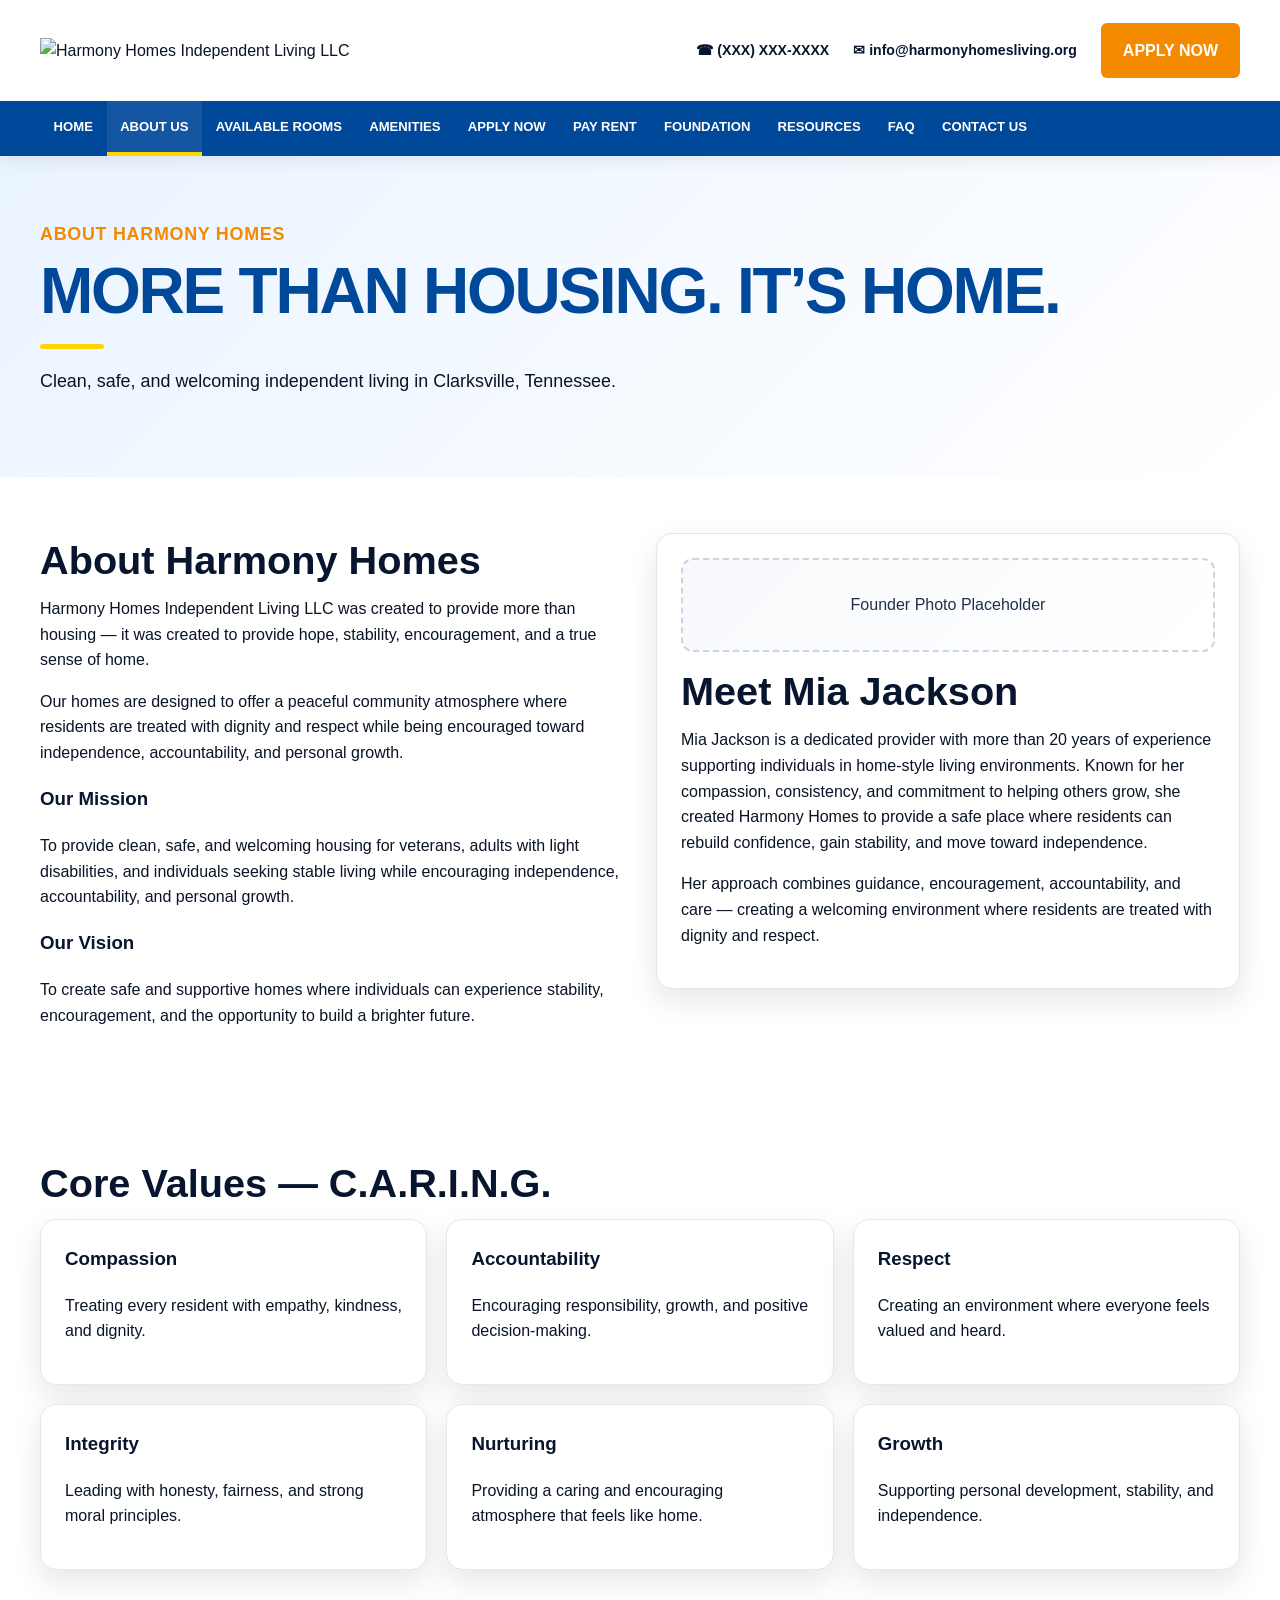
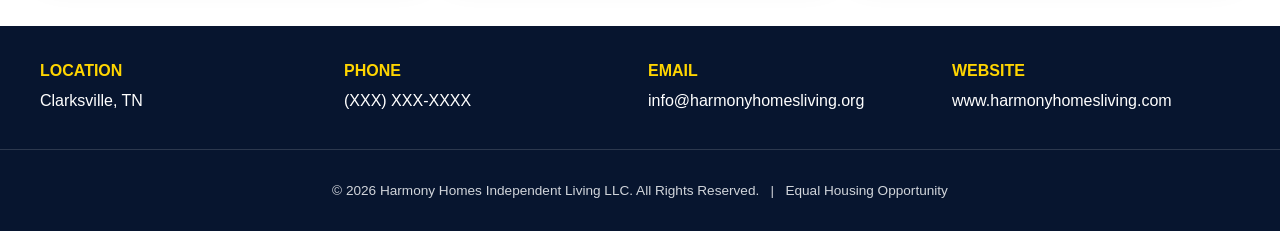
==== harmony_homes_site/about.html @ 45af123e "Replace public phone number with placeholder" ====
<!DOCTYPE html>
<html lang="en">
<head>
  <meta charset="UTF-8" />
  <meta name="viewport" content="width=device-width, initial-scale=1.0" />
  <title>About Us | Harmony Homes Independent Living LLC</title>
  <meta name="description" content="Clean, safe, welcoming independent living housing in Clarksville, TN for veterans, SSI/SSDI recipients, reentry individuals, and adults seeking stable housing." />
  <link rel="stylesheet" href="styles.css" />
  <script defer src="script.js"></script>
</head>
<body class="">
  <a class="skip-link" href="#main">Skip to content</a>

  <header class="site-header">
    <div class="topbar container">
      <a class="logo-wrap" href="index.html" aria-label="Harmony Homes home">
        <img src="assets/main-logo.png" alt="Harmony Homes Independent Living LLC" class="logo" />
      </a>
      <div class="header-actions">
        <span class="header-contact">☎ (XXX) XXX-XXXX</span>
        <a href="mailto:info@harmonyhomesliving.org" class="header-contact">✉ info@harmonyhomesliving.org</a>
        <a href="apply.html" class="btn btn-orange">Apply Now</a>
      </div>
      <button class="menu-toggle" aria-label="Open menu">☰</button>
    </div>
    <nav class="main-nav" aria-label="Main navigation">
      <div class="container nav-inner">
        <a class="" href="index.html">Home</a>
<a class="active" href="about.html">About Us</a>
<a class="" href="rooms.html">Available Rooms</a>
<a class="" href="amenities.html">Amenities</a>
<a class="" href="apply.html">Apply Now</a>
<a class="" href="pay-rent.html">Pay Rent</a>
<a class="" href="foundation.html">Foundation</a>
<a class="" href="resources.html">Resources</a>
<a class="" href="faq.html">FAQ</a>
<a class="" href="contact.html">Contact Us</a>
      </div>
    </nav>
  </header>

  <main id="main">
    
<section class="page-hero small">
  <div class="container">
    <p class="eyebrow">About Harmony Homes</p>
    <h1>More Than Housing. It’s Home.</h1>
    <p>Clean, safe, and welcoming independent living in Clarksville, Tennessee.</p>
  </div>
</section>

<section class="content container two-col">
  <div>
    <h2>About Harmony Homes</h2>
    <p>Harmony Homes Independent Living LLC was created to provide more than housing — it was created to provide hope, stability, encouragement, and a true sense of home.</p>
    <p>Our homes are designed to offer a peaceful community atmosphere where residents are treated with dignity and respect while being encouraged toward independence, accountability, and personal growth.</p>
    <h3>Our Mission</h3>
    <p>To provide clean, safe, and welcoming housing for veterans, adults with light disabilities, and individuals seeking stable living while encouraging independence, accountability, and personal growth.</p>
    <h3>Our Vision</h3>
    <p>To create safe and supportive homes where individuals can experience stability, encouragement, and the opportunity to build a brighter future.</p>
  </div>
  <div class="card founder-card">
    <div class="placeholder-img">Founder Photo Placeholder</div>
    <h2>Meet Mia Jackson</h2>
    <p>Mia Jackson is a dedicated provider with more than 20 years of experience supporting individuals in home-style living environments. Known for her compassion, consistency, and commitment to helping others grow, she created Harmony Homes to provide a safe place where residents can rebuild confidence, gain stability, and move toward independence.</p>
    <p>Her approach combines guidance, encouragement, accountability, and care — creating a welcoming environment where residents are treated with dignity and respect.</p>
  </div>
</section>

<section class="content container">
  <h2>Core Values — C.A.R.I.N.G.</h2>
  <div class="grid-3">
    <article class="card"><h3>Compassion</h3><p>Treating every resident with empathy, kindness, and dignity.</p></article>
    <article class="card"><h3>Accountability</h3><p>Encouraging responsibility, growth, and positive decision-making.</p></article>
    <article class="card"><h3>Respect</h3><p>Creating an environment where everyone feels valued and heard.</p></article>
    <article class="card"><h3>Integrity</h3><p>Leading with honesty, fairness, and strong moral principles.</p></article>
    <article class="card"><h3>Nurturing</h3><p>Providing a caring and encouraging atmosphere that feels like home.</p></article>
    <article class="card"><h3>Growth</h3><p>Supporting personal development, stability, and independence.</p></article>
  </div>
</section>

  </main>

  <footer class="site-footer">
    <div class="container footer-grid">
      <div>
        <strong>Location</strong>
        <p>Clarksville, TN</p>
      </div>
      <div>
        <strong>Phone</strong>
        <p><span>(XXX) XXX-XXXX</span></p>
      </div>
      <div>
        <strong>Email</strong>
        <p><a href="mailto:info@harmonyhomesliving.org">info@harmonyhomesliving.org</a></p>
      </div>
      <div>
        <strong>Website</strong>
        <p>www.harmonyhomesliving.com</p>
      </div>
    </div>
    <div class="footer-bottom">
      <p>© 2026 Harmony Homes Independent Living LLC. All Rights Reserved. &nbsp; | &nbsp; Equal Housing Opportunity</p>
    </div>
  </footer>
</body>
</html>
---- harmony_homes_site/styles.css ----
:root{
  --blue:#00489A;
  --green:#15920F;
  --yellow:#FFD500;
  --orange:#F58A00;
  --black:#07152F;
  --white:#ffffff;
  --soft:#F7F9FC;
  --soft-blue:#EAF4FF;
  --text:#091426;
  --muted:#20304A;
  --border:#E5E7EB;
  --shadow:0 12px 30px rgba(17,24,39,.10);
}

*{box-sizing:border-box}
html{scroll-behavior:smooth}
body{
  margin:0;
  font-family: Arial, Helvetica, sans-serif;
  color:var(--text);
  background:var(--white);
  line-height:1.6;
}
a{color:inherit;text-decoration:none}
img{max-width:100%;display:block}
.container{width:min(1200px,94%);margin:0 auto}
.skip-link{position:absolute;left:-999px;top:auto}
.skip-link:focus{left:1rem;top:1rem;background:var(--black);color:white;padding:.75rem;z-index:999}

.site-header{background:white;box-shadow:0 4px 16px rgba(0,0,0,.08);position:sticky;top:0;z-index:50}
.topbar{display:flex;align-items:center;justify-content:space-between;gap:1.25rem;padding:1.45rem 0}
.logo{width:315px;max-width:100%}
.header-actions{display:flex;align-items:center;gap:1.5rem;flex-wrap:wrap}
.header-contact{font-weight:700;color:var(--black);font-size:.88rem}
.header-contact span{color:var(--blue);font-size:1.1rem;margin-right:.45rem}
.menu-toggle{display:none;background:var(--blue);color:white;border:0;border-radius:8px;font-size:1.6rem;padding:.4rem .7rem}
.main-nav{
    background:var(--blue);
    color:white;
}

.nav-inner{
    display:flex;
    align-items:center;
    justify-content:flex-start;
    gap:0;
    overflow:visible;
    flex-wrap:nowrap;
}

.main-nav a{
    padding:.95rem .85rem;
    font-weight:800;
    text-transform:uppercase;
    font-size:.82rem;
    white-space:nowrap;
    border-bottom:4px solid transparent;
}

.main-nav a.active,
.main-nav a:hover{
    border-bottom-color:var(--yellow);
    background:rgba(255,255,255,.08);
}

.btn{
  display:inline-flex;align-items:center;justify-content:center;gap:.5rem;
  padding:.78rem 1.25rem;border-radius:6px;font-weight:900;text-transform:uppercase;
  border:2px solid transparent;box-shadow:none;transition:.2s ease;cursor:pointer
}
.btn:hover{transform:translateY(-1px);box-shadow:var(--shadow)}
.btn-blue{background:var(--blue);color:white}
.btn-orange{background:var(--orange);color:white}
.btn-outline{border-color:var(--green);color:var(--green);background:white}
.button-row{display:flex;gap:1rem;flex-wrap:wrap;margin-top:1.6rem}

.hero{display:grid;grid-template-columns:39% 61%;min-height:565px;background:white;overflow:hidden}
.hero-copy{padding:4.8rem 0 4rem max(3.4vw,2rem);align-self:center;z-index:1}
.eyebrow{font-weight:900;text-transform:uppercase;letter-spacing:.04em;color:var(--orange);margin:0 0 .6rem}
.green-text{color:var(--green)}
.hero h1,.page-hero h1{font-size:clamp(3rem,5.7vw,4.6rem);line-height:1.03;margin:.35rem 0 1rem;color:var(--blue);text-transform:uppercase;letter-spacing:-.035em;font-weight:900}
.hero h1::after,.welcome-copy h2::after,.page-hero h1::after{
  content:"";display:block;width:64px;height:5px;background:var(--yellow);margin:1.2rem 0 0;border-radius:99px
}
.lead{font-size:1.1rem;max-width:395px;color:#07152f}
.hero-image{background:linear-gradient(90deg,#fff 0%,rgba(255,255,255,.72) 2%,rgba(255,255,255,0) 15%),url("assets/house.jpg") center/cover no-repeat;min-height:565px}

.values-strip{
  display:grid;
  grid-template-columns:repeat(4,1fr);
  gap:0;
  padding:2.25rem 0 3rem;
}

.values-strip article {
  text-align: center;
  border-right: 1px solid var(--border);
  padding: 0 2rem;
}
.values-strip article:last-child{border-right:0}

.values-strip .icon {
  margin: 0 auto 0.9rem;
}

.values-strip h3 {
  margin: 0 0 0.5rem;
  text-transform: uppercase;
  font-size: 1rem;
  color: var(--black);
}

.values-strip p {
  margin: 0 auto;
  color: var(--black);
  font-size: 0.97rem;
  max-width: 180px;
}
.icon{width:70px;height:70px;border-radius:50%;display:inline-flex;align-items:center;justify-content:center;color:white;font-weight:900;font-size:2.15rem;flex:0 0 70px;box-shadow:0 8px 20px rgba(0,0,0,.12)}
.icon.blue{background:var(--blue)}
.icon.green{background:var(--green)}
.icon.yellow{background:var(--yellow);color:var(--black)}
.icon.orange{background:var(--orange)}

.welcome-section{display:grid;grid-template-columns:35.5% 23% 41.5%;background:white;align-items:stretch}
.welcome-section img{width:100%;height:100%;min-height:390px;object-fit:cover}
.welcome-copy{padding:2rem 2.1rem 1.8rem;background:white;align-self:center}
.welcome-copy h2{color:var(--blue)}
.welcome-copy p{font-size:.92rem;line-height:1.45}
.mini-callout{display:flex;gap:.75rem;align-items:flex-start;color:var(--blue);font-weight:800;margin-top:1.1rem}
.mini-callout span{font-size:1.8rem;line-height:1}
.mini-callout p{margin:0;color:var(--blue)}
h2{font-size:clamp(1.8rem,3.1vw,2.8rem);line-height:1.02;margin:.4rem 0 1rem;color:var(--black)}
h3{color:var(--black)}
.amenity-preview{padding:1.7rem 0 1.5rem;background:white;text-align:center}
.amenity-preview h2{font-size:1.55rem;text-transform:uppercase;color:var(--blue);letter-spacing:.01em}
.amenity-icons{display:grid;grid-template-columns:repeat(6,1fr);gap:1rem;margin-top:.95rem}
.amenity-card{min-height:205px;border:1px solid var(--border);border-radius:9px;padding:1.35rem 1rem 1.15rem;background:white;box-shadow:0 8px 20px rgba(17,24,39,.04)}
.amenity-svg{
  display:block;
  width:64px;
  height:64px;
  margin:0 auto .7rem;
  fill:none;
  stroke:currentColor;
  stroke-width:3;
  stroke-linecap:round;
  stroke-linejoin:round;
}
.amenity-card h3{margin:.25rem 0 .55rem;text-transform:uppercase;font-size:.78rem;color:var(--black)}
.amenity-card p{margin:0 auto;font-size:.86rem;line-height:1.45;color:var(--black)}
.amenity-card.blue{color:var(--blue)}
.amenity-card.green{color:var(--green)}
.amenity-card.yellow{color:#e3b900}
.amenity-card.orange{color:var(--orange)}
.cta-band{background:white;color:var(--blue);padding:1.1rem 0 1.5rem}
.cta-inner{display:grid;grid-template-columns:auto 1fr auto;align-items:center;gap:1.6rem;background:linear-gradient(90deg,#e9f4ff,#f7fbff);border-radius:9px;padding:1.2rem 2rem}
.cta-icon{font-size:3.7rem;line-height:1;color:var(--blue)}
.cta-band p{margin:0;font-size:1.05rem;line-height:1.35}
.cta-band .btn{min-width:220px}

.page-hero{background:linear-gradient(135deg,var(--soft-blue),#fff);padding:4rem 0}
.page-hero.small h1{font-size:clamp(2.4rem,5vw,4rem)}
.page-hero p{max-width:760px;font-size:1.12rem}
.content{padding:3.5rem 0}
.two-col{display:grid;grid-template-columns:1fr 1fr;gap:2rem;align-items:start}
.grid-3{display:grid;grid-template-columns:repeat(3,1fr);gap:1.2rem}
.card,.room-card{background:white;border:1px solid var(--border);border-radius:16px;padding:1.5rem;box-shadow:var(--shadow)}
.card h3,.card h2{margin-top:0}
.placeholder-img,.placeholder-form{background:linear-gradient(135deg,var(--soft),#fff);border:2px dashed #cbd5e1;border-radius:12px;padding:2rem;text-align:center;color:var(--muted);margin-bottom:1.2rem}
.notice{background:#fff8db;border-left:6px solid var(--yellow);padding:1rem;border-radius:8px;margin-bottom:1.5rem;font-weight:700}
.room-grid{display:grid;gap:1.5rem}
.room-card{display:grid;grid-template-columns:38% 1fr;gap:1.5rem}
.room-card img{height:100%;min-height:260px;object-fit:cover;border-radius:12px}
.status{display:inline-block;background:var(--soft-blue);color:var(--blue);font-weight:900;padding:.35rem .7rem;border-radius:999px}
.status.available{background:#e8f8ed;color:var(--green)}
.faq-list details{border:1px solid var(--border);border-radius:12px;padding:1rem 1.2rem;margin-bottom:.8rem;background:white}
.faq-list summary{font-weight:900;cursor:pointer;color:var(--black)}
.contact-form label{display:block;font-weight:800;margin-bottom:1rem}
input,textarea{width:100%;padding:.9rem;border:1px solid #cbd5e1;border-radius:8px;font:inherit;margin-top:.4rem}
.fine-print{font-size:.85rem;color:var(--muted)}
.site-footer{background:var(--black);color:white}
.footer-grid{display:grid;grid-template-columns:repeat(4,1fr);gap:1rem;padding:2rem 0}
.footer-grid strong{color:var(--yellow);text-transform:uppercase}
.footer-grid p{margin:.25rem 0}
.footer-bottom{border-top:1px solid rgba(255,255,255,.15);text-align:center;padding:1rem;font-size:.85rem;color:#d1d5db}

@media (max-width:900px){
  .header-actions .header-contact{display:none}
  .menu-toggle{display:block}
  .main-nav{display:none}
  .main-nav.open{display:block}
  .nav-inner{flex-direction:column;align-items:stretch}
  .main-nav a{display:block}
  .hero{grid-template-columns:1fr}
  .hero-copy{padding:3rem 1.5rem}
  .hero-image{min-height:320px}
  .values-strip,.amenity-icons,.grid-3,.footer-grid{grid-template-columns:1fr 1fr}
  .welcome-section,.two-col,.room-card{grid-template-columns:1fr}
  .welcome-section img{min-height:300px}
  .cta-inner{grid-template-columns:1fr;text-align:left}
}
@media (max-width:600px){
  .topbar{align-items:flex-start}
  .logo{width:220px}
  .values-strip,.amenity-icons,.grid-3,.footer-grid{grid-template-columns:1fr}
  .values-strip article{border-right:0;border-bottom:1px solid var(--border);padding-bottom:1rem}
  .values-strip article:last-child{border-bottom:0}
  .cta-inner{flex-direction:column;align-items:flex-start}
  .hero h1{font-size:3rem}
}
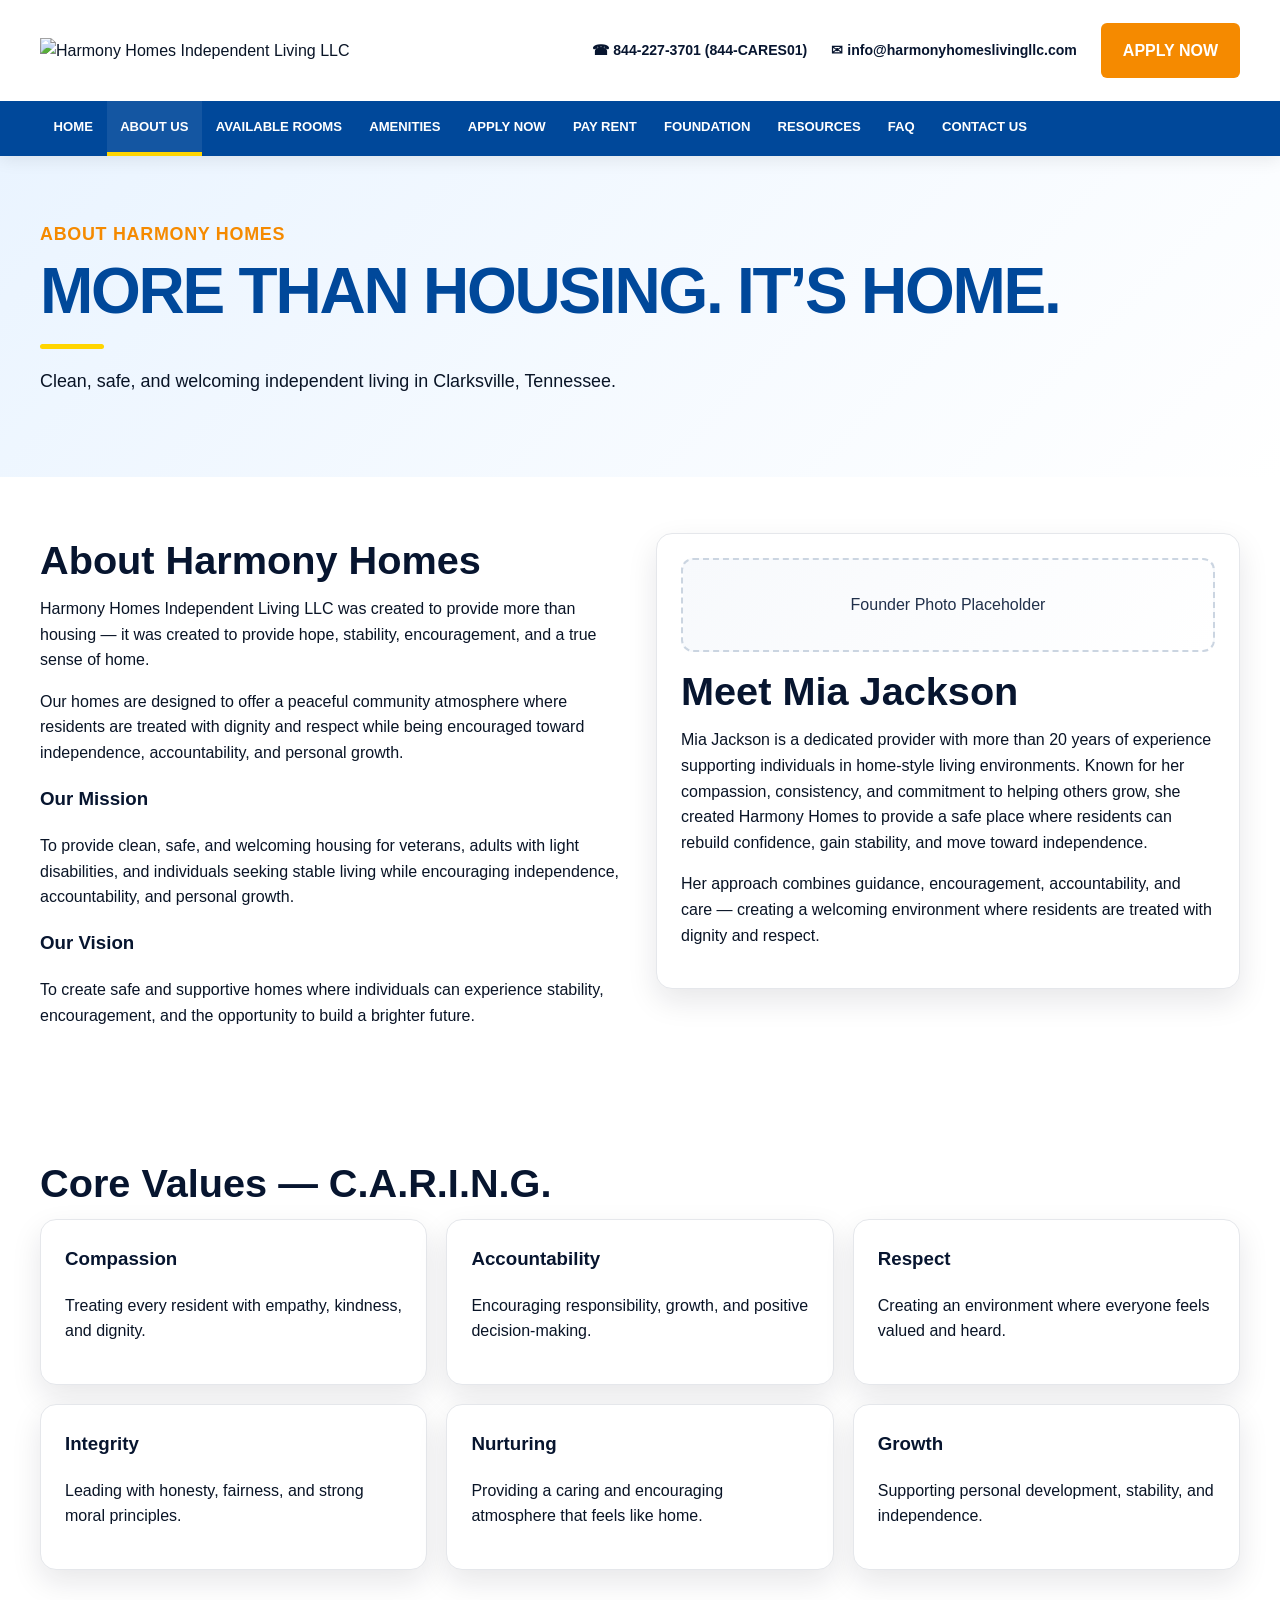
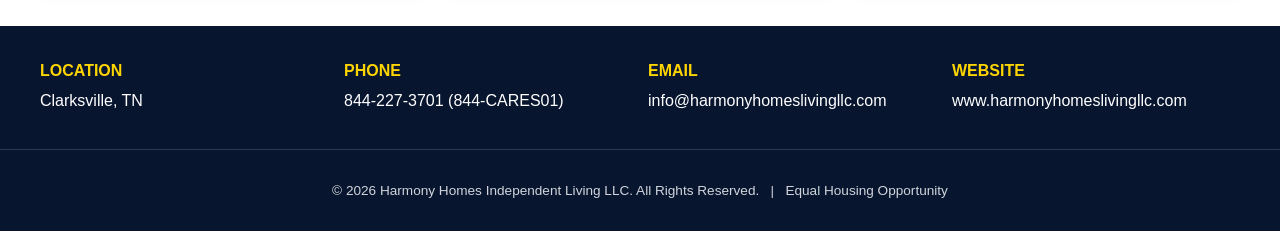
==== commit 743e6fc3: "Update Harmony Homes contact information" ====
--- a/harmony_homes_site/about.html
+++ b/harmony_homes_site/about.html
@@ -17,8 +17,8 @@
         <img src="assets/main-logo.png" alt="Harmony Homes Independent Living LLC" class="logo" />
       </a>
       <div class="header-actions">
-        <span class="header-contact">☎ (XXX) XXX-XXXX</span>
-        <a href="mailto:info@harmonyhomesliving.org" class="header-contact">✉ info@harmonyhomesliving.org</a>
+        <a href="tel:+18442273701" class="header-contact">☎ 844-227-3701 (844-CARES01)</a>
+        <a href="mailto:info@harmonyhomeslivingllc.com" class="header-contact">✉ info@harmonyhomeslivingllc.com</a>
         <a href="apply.html" class="btn btn-orange">Apply Now</a>
       </div>
       <button class="menu-toggle" aria-label="Open menu">☰</button>
@@ -89,15 +89,15 @@
       </div>
       <div>
         <strong>Phone</strong>
-        <p><span>(XXX) XXX-XXXX</span></p>
+        <p><a href="tel:+18442273701">844-227-3701 (844-CARES01)</a></p>
       </div>
       <div>
         <strong>Email</strong>
-        <p><a href="mailto:info@harmonyhomesliving.org">info@harmonyhomesliving.org</a></p>
+        <p><a href="mailto:info@harmonyhomeslivingllc.com">info@harmonyhomeslivingllc.com</a></p>
       </div>
       <div>
         <strong>Website</strong>
-        <p>www.harmonyhomesliving.com</p>
+        <p><a href="https://www.harmonyhomeslivingllc.com">www.harmonyhomeslivingllc.com</a></p>
       </div>
     </div>
     <div class="footer-bottom">
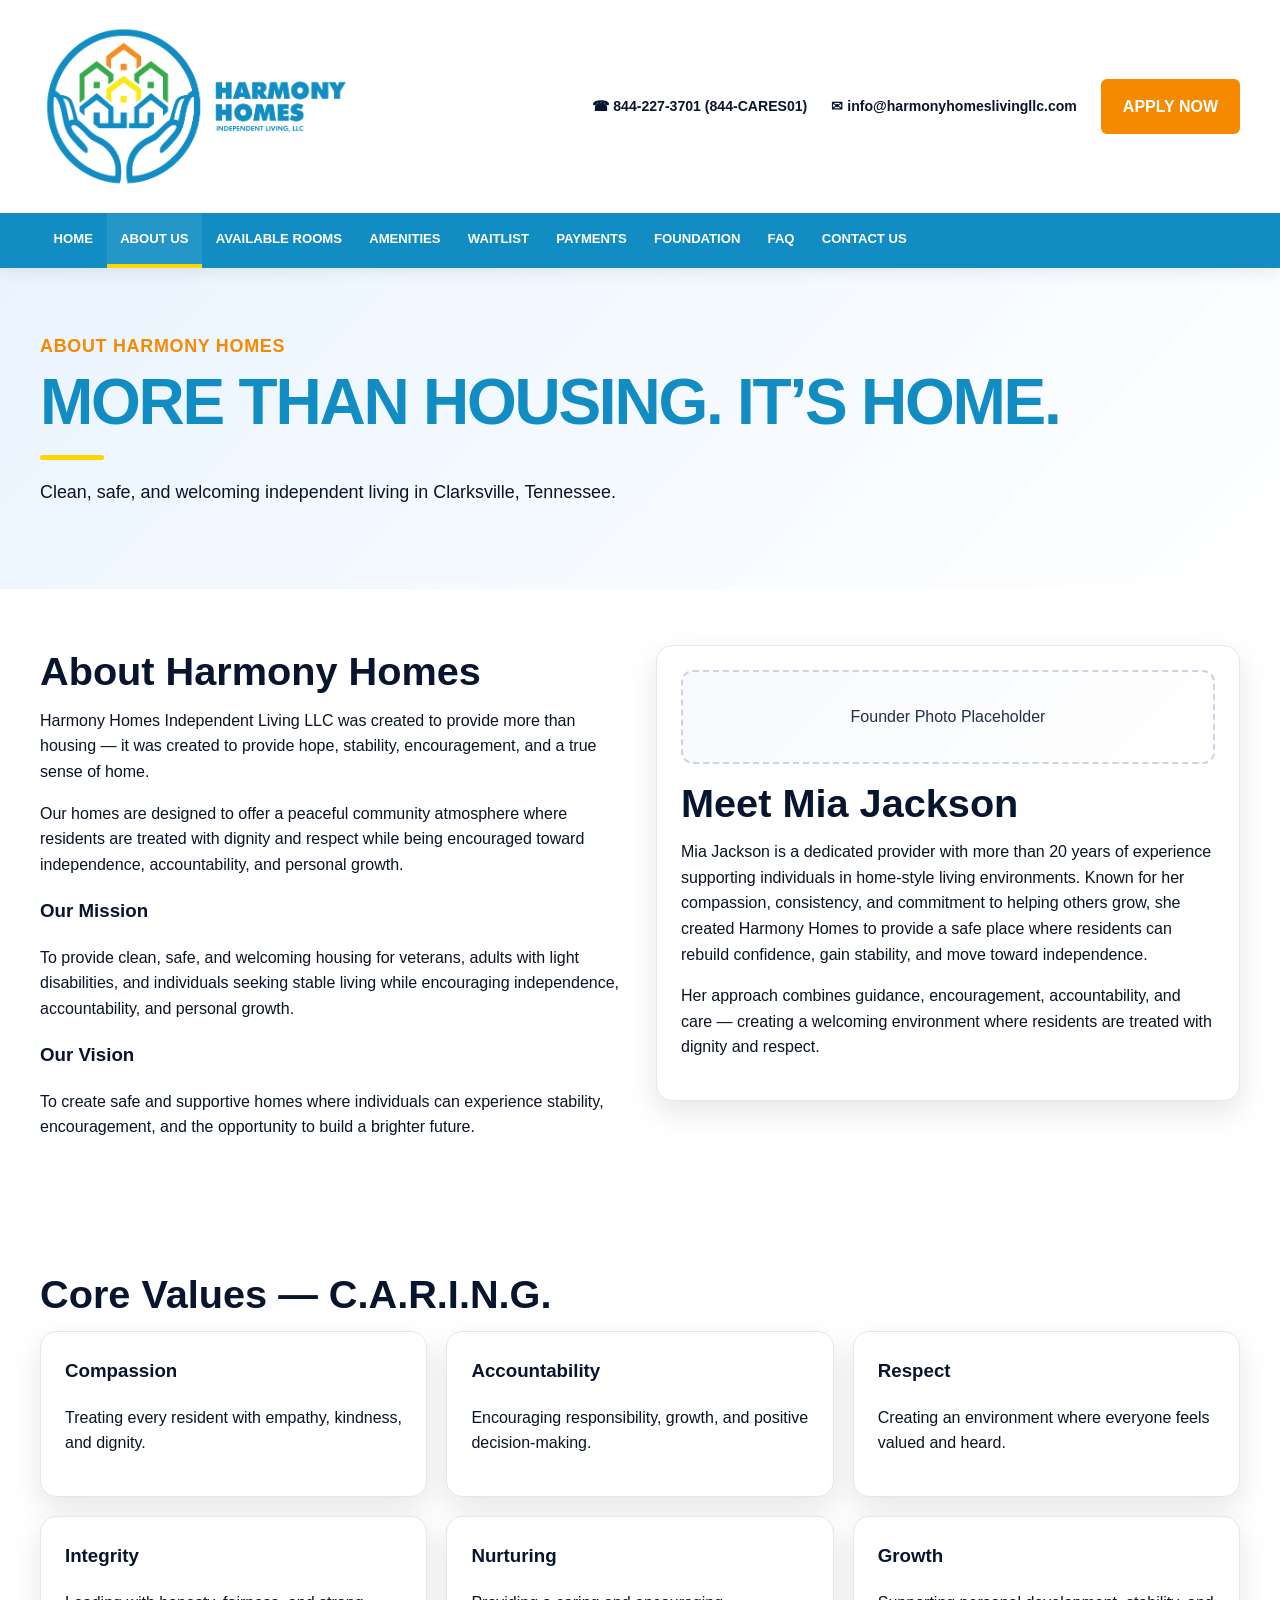
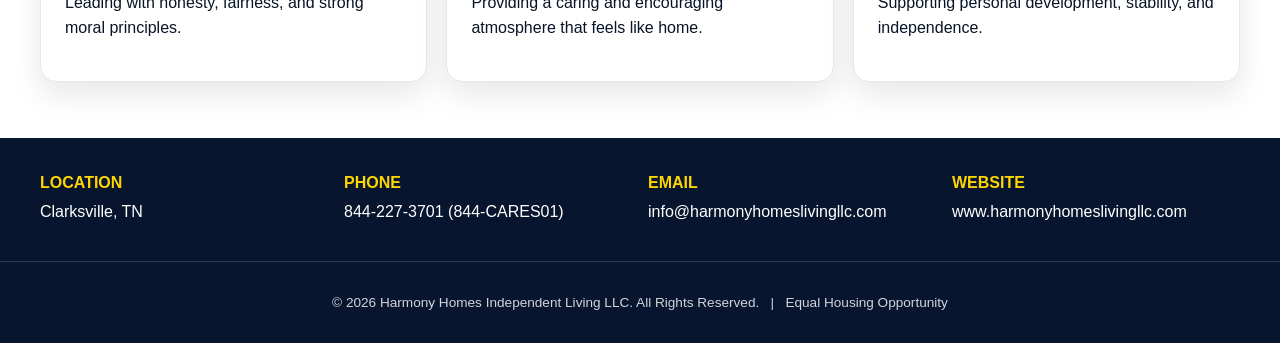
==== commit 47f2dba1: "Refresh site branding and navigation" ====
--- a/harmony_homes_site/about.html
+++ b/harmony_homes_site/about.html
@@ -29,10 +29,9 @@
 <a class="active" href="about.html">About Us</a>
 <a class="" href="rooms.html">Available Rooms</a>
 <a class="" href="amenities.html">Amenities</a>
-<a class="" href="apply.html">Apply Now</a>
-<a class="" href="pay-rent.html">Pay Rent</a>
+<a class="" href="apply.html">Waitlist</a>
+<a class="" href="pay-rent.html">Payments</a>
 <a class="" href="foundation.html">Foundation</a>
-<a class="" href="resources.html">Resources</a>
 <a class="" href="faq.html">FAQ</a>
 <a class="" href="contact.html">Contact Us</a>
       </div>
--- a/harmony_homes_site/styles.css
+++ b/harmony_homes_site/styles.css
@@ -1,6 +1,6 @@
 
 :root{
-  --blue:#00489A;
+  --blue:#128DC3;
   --green:#15920F;
   --yellow:#FFD500;
   --orange:#F58A00;
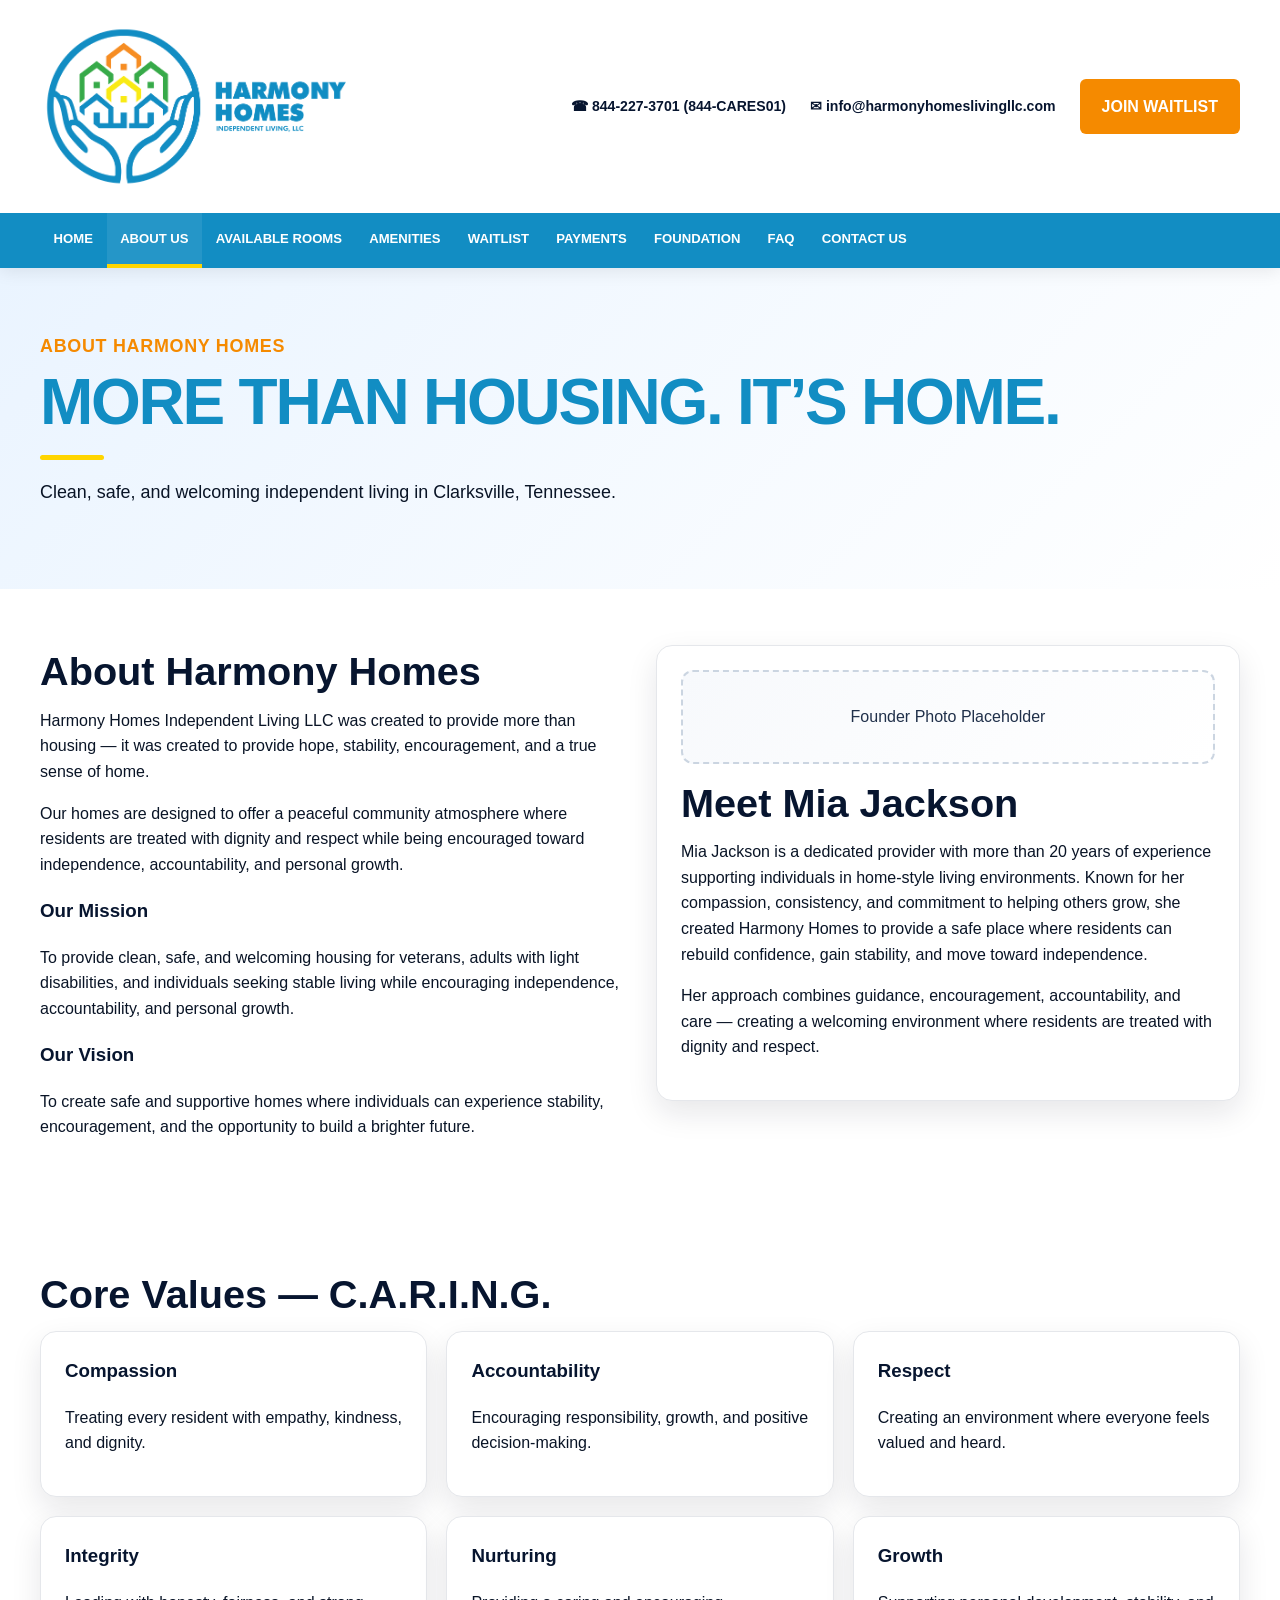
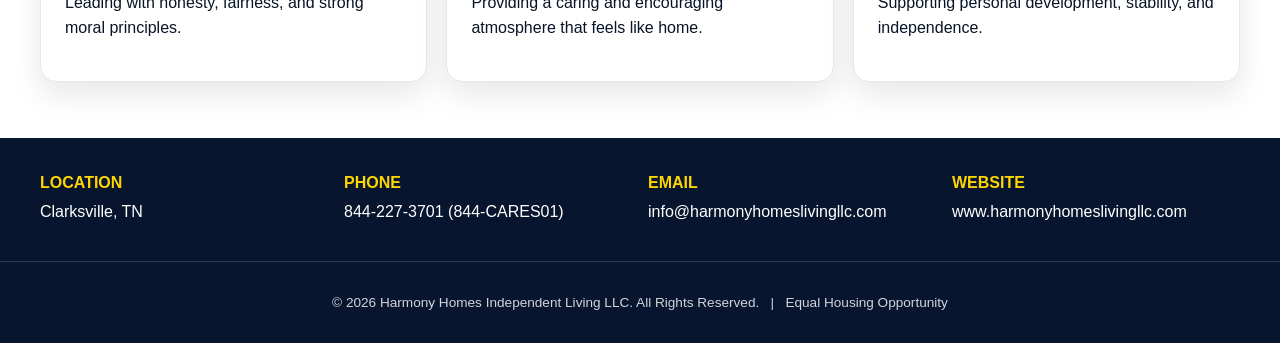
==== commit 58ca496f: "Update site calls to action for waitlist" ====
--- a/harmony_homes_site/about.html
+++ b/harmony_homes_site/about.html
@@ -19,7 +19,7 @@
       <div class="header-actions">
         <a href="tel:+18442273701" class="header-contact">☎ 844-227-3701 (844-CARES01)</a>
         <a href="mailto:info@harmonyhomeslivingllc.com" class="header-contact">✉ info@harmonyhomeslivingllc.com</a>
-        <a href="apply.html" class="btn btn-orange">Apply Now</a>
+        <a href="apply.html" class="btn btn-orange">JOIN WAITLIST</a>
       </div>
       <button class="menu-toggle" aria-label="Open menu">☰</button>
     </div>
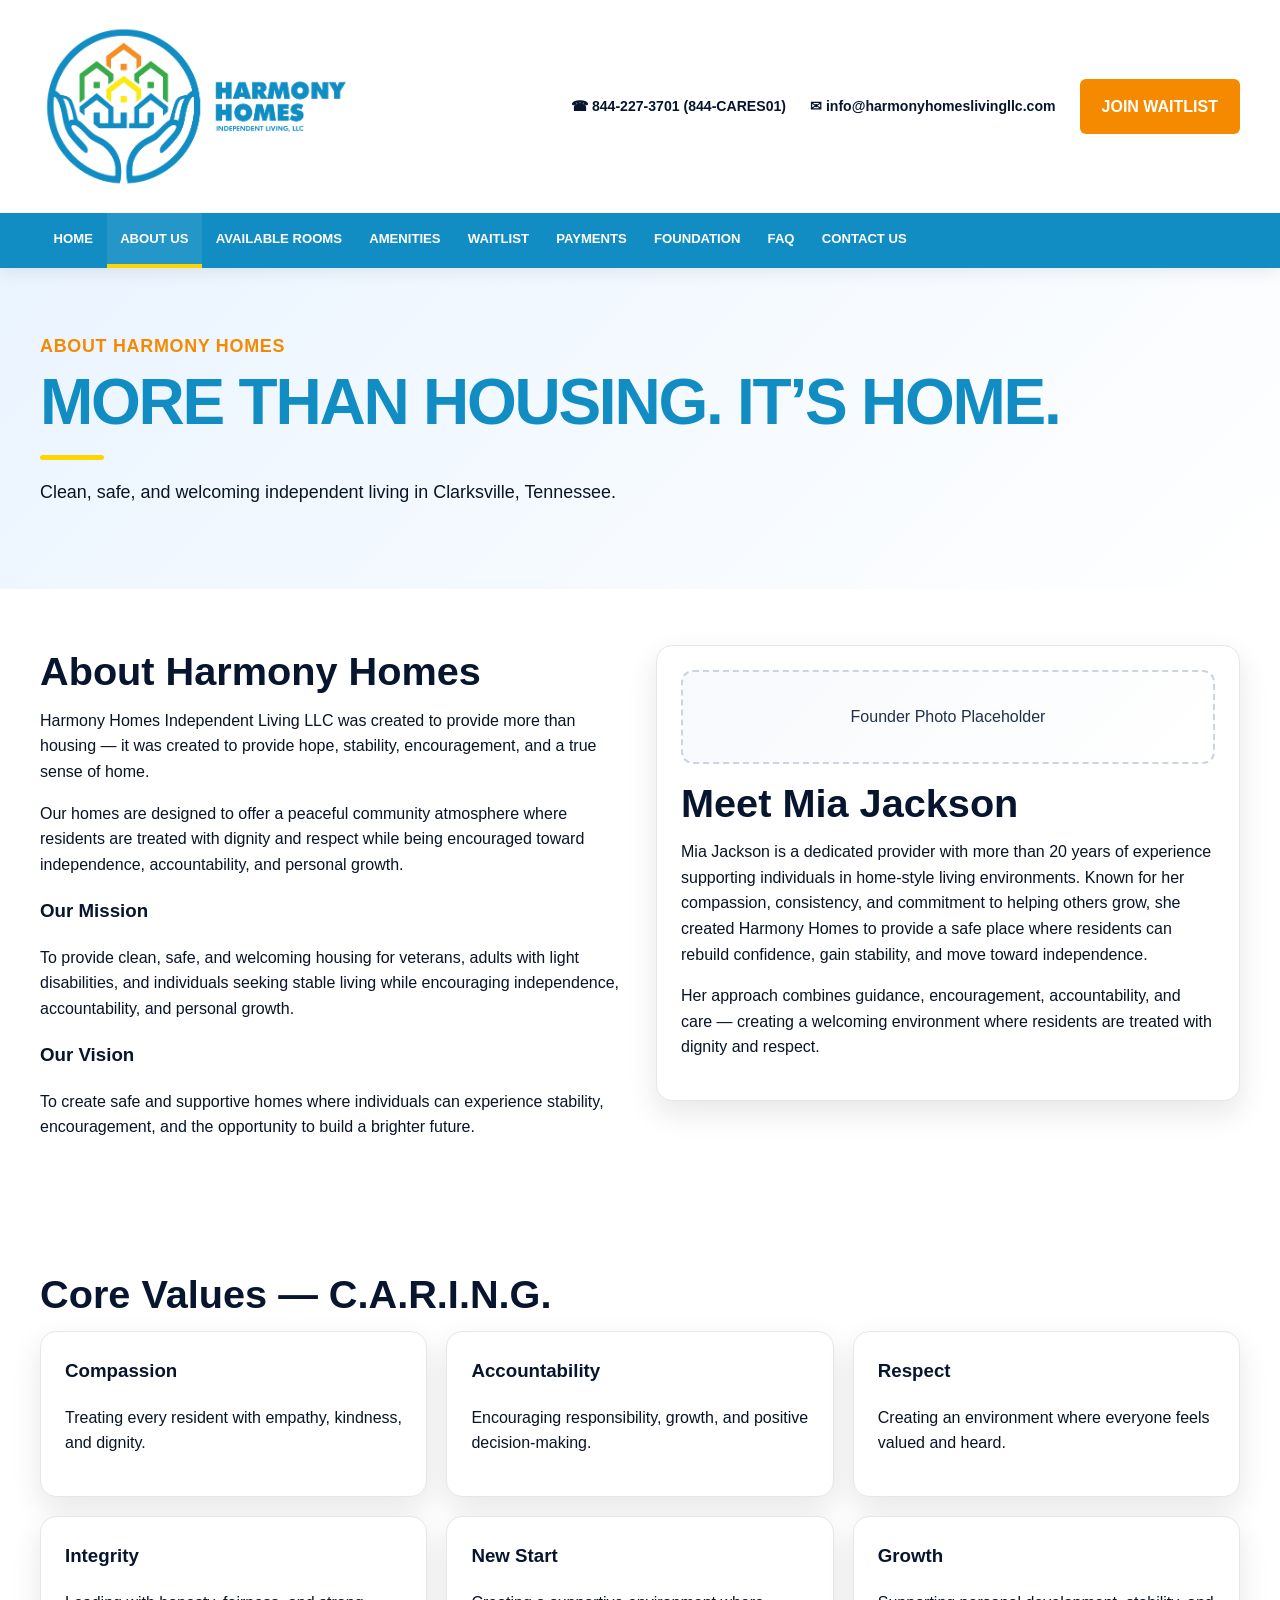
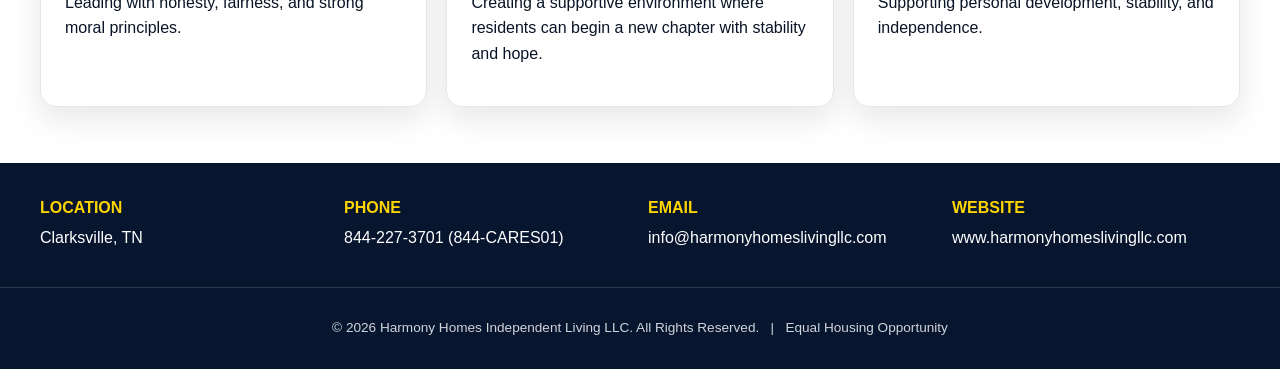
==== commit f7fa5d11: "Replace nurturing value with new start" ====
--- a/harmony_homes_site/about.html
+++ b/harmony_homes_site/about.html
@@ -73,7 +73,7 @@
     <article class="card"><h3>Accountability</h3><p>Encouraging responsibility, growth, and positive decision-making.</p></article>
     <article class="card"><h3>Respect</h3><p>Creating an environment where everyone feels valued and heard.</p></article>
     <article class="card"><h3>Integrity</h3><p>Leading with honesty, fairness, and strong moral principles.</p></article>
-    <article class="card"><h3>Nurturing</h3><p>Providing a caring and encouraging atmosphere that feels like home.</p></article>
+    <article class="card"><h3>New Start</h3><p>Creating a supportive environment where residents can begin a new chapter with stability and hope.</p></article>
     <article class="card"><h3>Growth</h3><p>Supporting personal development, stability, and independence.</p></article>
   </div>
 </section>
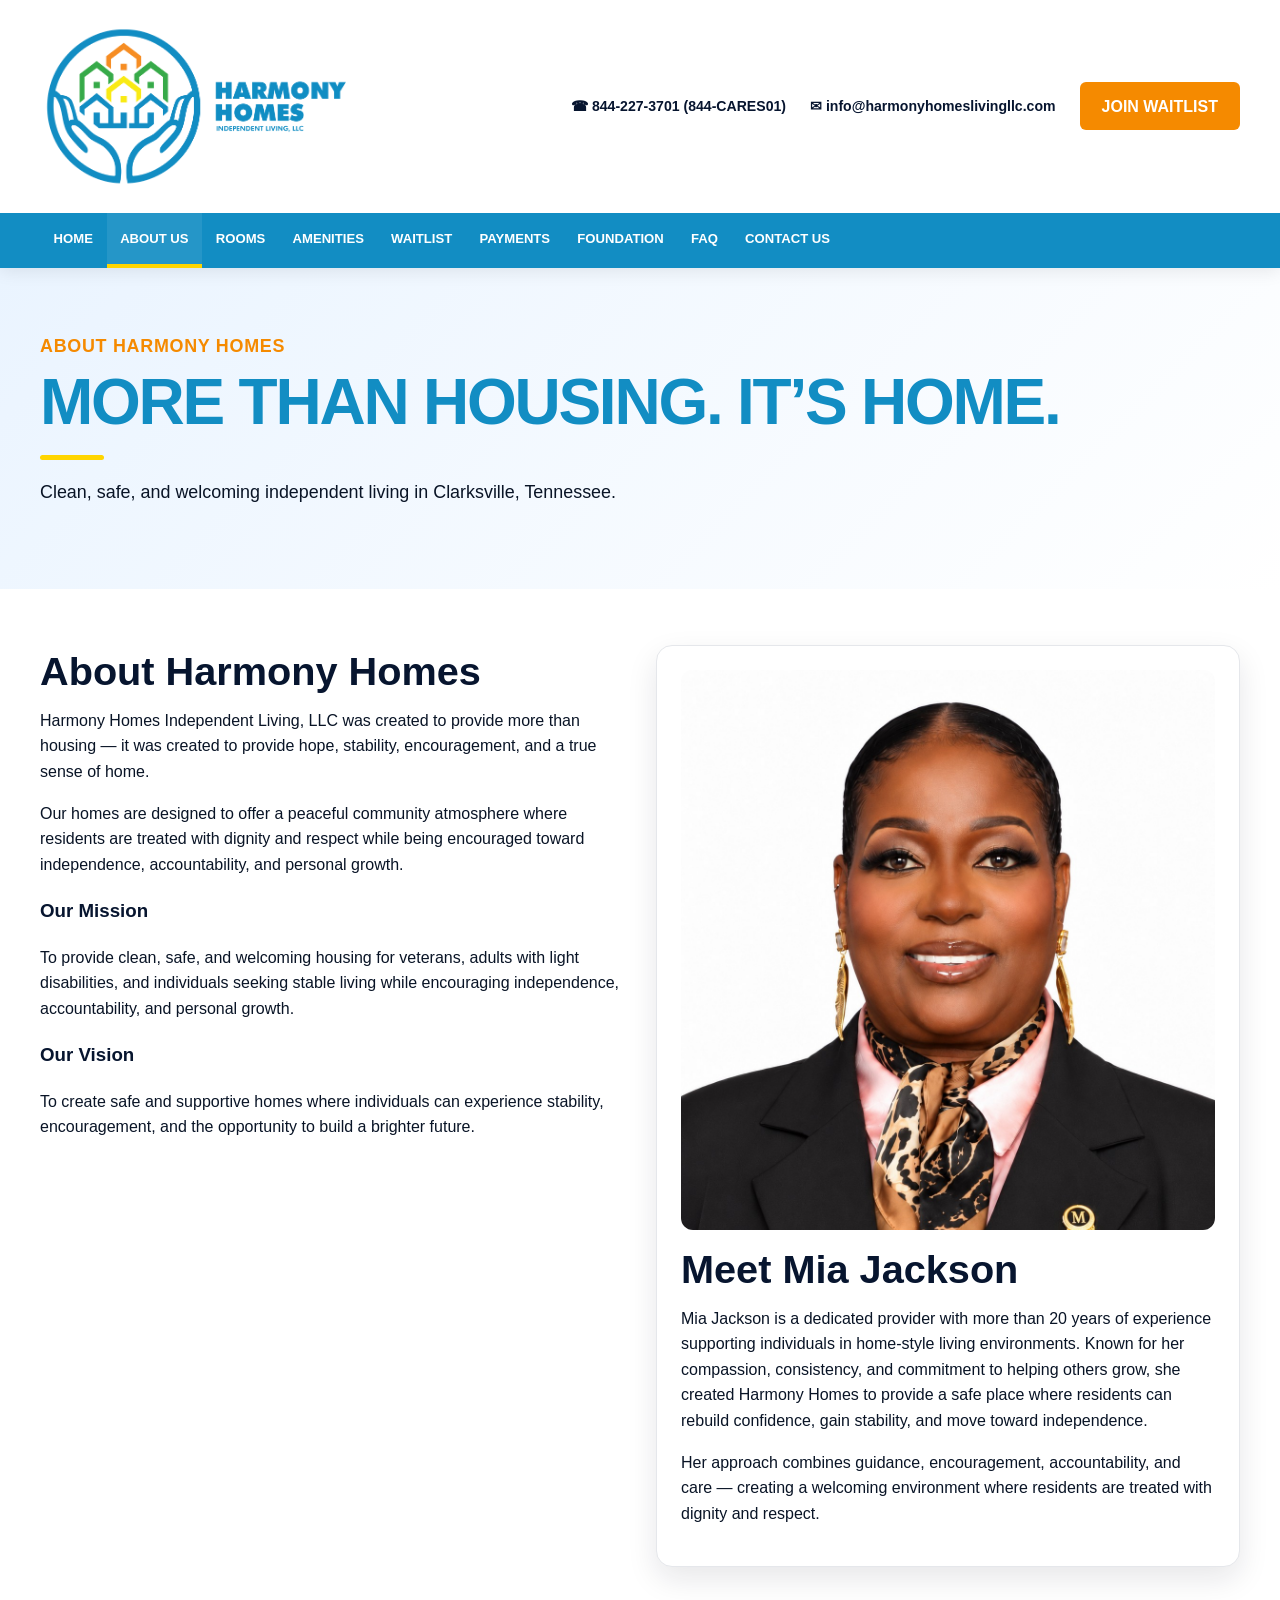
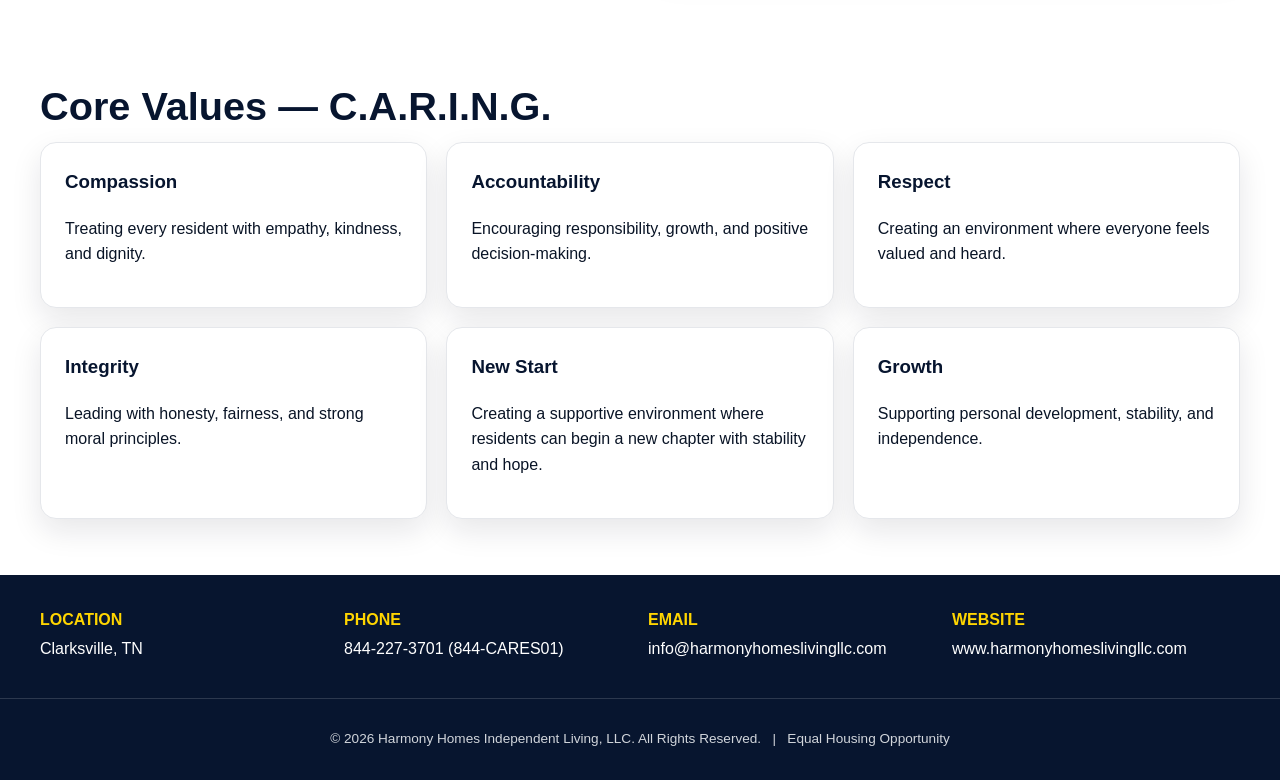
==== commit bf4d794d: "Complete sitewide waitlist and responsive updates" ====
--- a/harmony_homes_site/about.html
+++ b/harmony_homes_site/about.html
@@ -3,7 +3,7 @@
 <head>
   <meta charset="UTF-8" />
   <meta name="viewport" content="width=device-width, initial-scale=1.0" />
-  <title>About Us | Harmony Homes Independent Living LLC</title>
+  <title>About Us | Harmony Homes Independent Living, LLC</title>
   <meta name="description" content="Clean, safe, welcoming independent living housing in Clarksville, TN for veterans, SSI/SSDI recipients, reentry individuals, and adults seeking stable housing." />
   <link rel="stylesheet" href="styles.css" />
   <script defer src="script.js"></script>
@@ -14,12 +14,12 @@
   <header class="site-header">
     <div class="topbar container">
       <a class="logo-wrap" href="index.html" aria-label="Harmony Homes home">
-        <img src="assets/main-logo.png" alt="Harmony Homes Independent Living LLC" class="logo" />
+        <img src="assets/main-logo.png" alt="Harmony Homes Independent Living, LLC" class="logo" />
       </a>
       <div class="header-actions">
         <a href="tel:+18442273701" class="header-contact">☎ 844-227-3701 (844-CARES01)</a>
         <a href="mailto:info@harmonyhomeslivingllc.com" class="header-contact">✉ info@harmonyhomeslivingllc.com</a>
-        <a href="apply.html" class="btn btn-orange">JOIN WAITLIST</a>
+        <a href="apply.html" class="btn btn-orange">Join Waitlist</a>
       </div>
       <button class="menu-toggle" aria-label="Open menu">☰</button>
     </div>
@@ -27,7 +27,7 @@
       <div class="container nav-inner">
         <a class="" href="index.html">Home</a>
 <a class="active" href="about.html">About Us</a>
-<a class="" href="rooms.html">Available Rooms</a>
+<a class="" href="rooms.html">Rooms</a>
 <a class="" href="amenities.html">Amenities</a>
 <a class="" href="apply.html">Waitlist</a>
 <a class="" href="pay-rent.html">Payments</a>
@@ -51,7 +51,7 @@
 <section class="content container two-col">
   <div>
     <h2>About Harmony Homes</h2>
-    <p>Harmony Homes Independent Living LLC was created to provide more than housing — it was created to provide hope, stability, encouragement, and a true sense of home.</p>
+    <p>Harmony Homes Independent Living, LLC was created to provide more than housing — it was created to provide hope, stability, encouragement, and a true sense of home.</p>
     <p>Our homes are designed to offer a peaceful community atmosphere where residents are treated with dignity and respect while being encouraged toward independence, accountability, and personal growth.</p>
     <h3>Our Mission</h3>
     <p>To provide clean, safe, and welcoming housing for veterans, adults with light disabilities, and individuals seeking stable living while encouraging independence, accountability, and personal growth.</p>
@@ -59,7 +59,7 @@
     <p>To create safe and supportive homes where individuals can experience stability, encouragement, and the opportunity to build a brighter future.</p>
   </div>
   <div class="card founder-card">
-    <div class="placeholder-img">Founder Photo Placeholder</div>
+    <img class="founder-photo" src="assets/mia-jackson-headshot.jpg" alt="Mia Jackson, founder of Harmony Homes Independent Living, LLC" />
     <h2>Meet Mia Jackson</h2>
     <p>Mia Jackson is a dedicated provider with more than 20 years of experience supporting individuals in home-style living environments. Known for her compassion, consistency, and commitment to helping others grow, she created Harmony Homes to provide a safe place where residents can rebuild confidence, gain stability, and move toward independence.</p>
     <p>Her approach combines guidance, encouragement, accountability, and care — creating a welcoming environment where residents are treated with dignity and respect.</p>
@@ -100,7 +100,7 @@
       </div>
     </div>
     <div class="footer-bottom">
-      <p>© 2026 Harmony Homes Independent Living LLC. All Rights Reserved. &nbsp; | &nbsp; Equal Housing Opportunity</p>
+      <p>© 2026 Harmony Homes Independent Living, LLC. All Rights Reserved. &nbsp; | &nbsp; Equal Housing Opportunity</p>
     </div>
   </footer>
 </body>
--- a/harmony_homes_site/styles.css
+++ b/harmony_homes_site/styles.css
@@ -22,6 +22,7 @@
   color:var(--text);
   background:var(--white);
   line-height:1.6;
+  overflow-x:hidden;
 }
 a{color:inherit;text-decoration:none}
 img{max-width:100%;display:block}
@@ -31,8 +32,9 @@
 
 .site-header{background:white;box-shadow:0 4px 16px rgba(0,0,0,.08);position:sticky;top:0;z-index:50}
 .topbar{display:flex;align-items:center;justify-content:space-between;gap:1.25rem;padding:1.45rem 0}
+.logo-wrap{flex:0 1 315px;min-width:0}
 .logo{width:315px;max-width:100%}
-.header-actions{display:flex;align-items:center;gap:1.5rem;flex-wrap:wrap}
+.header-actions{display:flex;align-items:center;justify-content:flex-end;gap:1.5rem;flex:1 1 auto;min-width:0;flex-wrap:wrap}
 .header-contact{font-weight:700;color:var(--black);font-size:.88rem}
 .header-contact span{color:var(--blue);font-size:1.1rem;margin-right:.45rem}
 .menu-toggle{display:none;background:var(--blue);color:white;border:0;border-radius:8px;font-size:1.6rem;padding:.4rem .7rem}
@@ -68,7 +70,8 @@
 .btn{
   display:inline-flex;align-items:center;justify-content:center;gap:.5rem;
   padding:.78rem 1.25rem;border-radius:6px;font-weight:900;text-transform:uppercase;
-  border:2px solid transparent;box-shadow:none;transition:.2s ease;cursor:pointer
+  min-height:44px;border:2px solid transparent;box-shadow:none;transition:.2s ease;
+  cursor:pointer;text-align:center;line-height:1.2
 }
 .btn:hover{transform:translateY(-1px);box-shadow:var(--shadow)}
 .btn-blue{background:var(--blue);color:white}
@@ -167,19 +170,23 @@
 .content{padding:3.5rem 0}
 .two-col{display:grid;grid-template-columns:1fr 1fr;gap:2rem;align-items:start}
 .grid-3{display:grid;grid-template-columns:repeat(3,1fr);gap:1.2rem}
-.card,.room-card{background:white;border:1px solid var(--border);border-radius:16px;padding:1.5rem;box-shadow:var(--shadow)}
+.card,.room-card{min-width:0;background:white;border:1px solid var(--border);border-radius:16px;padding:1.5rem;box-shadow:var(--shadow)}
 .card h3,.card h2{margin-top:0}
 .placeholder-img,.placeholder-form{background:linear-gradient(135deg,var(--soft),#fff);border:2px dashed #cbd5e1;border-radius:12px;padding:2rem;text-align:center;color:var(--muted);margin-bottom:1.2rem}
+.founder-photo{width:100%;max-height:560px;object-fit:cover;object-position:center top;border-radius:12px;margin-bottom:1.2rem}
 .notice{background:#fff8db;border-left:6px solid var(--yellow);padding:1rem;border-radius:8px;margin-bottom:1.5rem;font-weight:700}
 .room-grid{display:grid;gap:1.5rem}
-.room-card{display:grid;grid-template-columns:38% 1fr;gap:1.5rem}
-.room-card img{height:100%;min-height:260px;object-fit:cover;border-radius:12px}
+.room-card{display:flex;flex-direction:column;gap:1.25rem}
+.room-card img{width:100%;height:auto;aspect-ratio:16/9;object-fit:cover;border-radius:12px}
+.room-card > div{min-width:0}
 .status{display:inline-block;background:var(--soft-blue);color:var(--blue);font-weight:900;padding:.35rem .7rem;border-radius:999px}
 .status.available{background:#e8f8ed;color:var(--green)}
 .faq-list details{border:1px solid var(--border);border-radius:12px;padding:1rem 1.2rem;margin-bottom:.8rem;background:white}
 .faq-list summary{font-weight:900;cursor:pointer;color:var(--black)}
 .contact-form label{display:block;font-weight:800;margin-bottom:1rem}
+.form-row{display:grid;grid-template-columns:1fr 1fr;gap:1rem}
 input,textarea{width:100%;padding:.9rem;border:1px solid #cbd5e1;border-radius:8px;font:inherit;margin-top:.4rem}
+.header-contact,.footer-grid a,.placeholder-form{overflow-wrap:anywhere}
 .fine-print{font-size:.85rem;color:var(--muted)}
 .site-footer{background:var(--black);color:white}
 .footer-grid{display:grid;grid-template-columns:repeat(4,1fr);gap:1rem;padding:2rem 0}
@@ -187,9 +194,13 @@
 .footer-grid p{margin:.25rem 0}
 .footer-bottom{border-top:1px solid rgba(255,255,255,.15);text-align:center;padding:1rem;font-size:.85rem;color:#d1d5db}
 
-@media (max-width:900px){
+@media (max-width:1050px){
+  .topbar{display:grid;grid-template-columns:minmax(0,1fr) auto;gap:.8rem 1rem;padding:1rem 0}
+  .logo-wrap{grid-column:1;grid-row:1}
   .header-actions .header-contact{display:none}
-  .menu-toggle{display:block}
+  .header-actions{grid-column:1 / -1;grid-row:2;justify-content:center;width:100%}
+  .header-actions .btn{width:min(100%,240px)}
+  .menu-toggle{display:block;grid-column:2;grid-row:1;align-self:center}
   .main-nav{display:none}
   .main-nav.open{display:block}
   .nav-inner{flex-direction:column;align-items:stretch}
@@ -203,11 +214,14 @@
   .cta-inner{grid-template-columns:1fr;text-align:left}
 }
 @media (max-width:600px){
-  .topbar{align-items:flex-start}
-  .logo{width:220px}
+  .logo{width:200px}
   .values-strip,.amenity-icons,.grid-3,.footer-grid{grid-template-columns:1fr}
   .values-strip article{border-right:0;border-bottom:1px solid var(--border);padding-bottom:1rem}
   .values-strip article:last-child{border-bottom:0}
-  .cta-inner{flex-direction:column;align-items:flex-start}
-  .hero h1{font-size:3rem}
-}
+  .button-row{flex-direction:column}
+  .button-row .btn,.cta-band .btn{width:100%;min-width:0}
+  .cta-inner{padding:1.2rem}
+  .form-row{grid-template-columns:1fr;gap:0}
+  .page-hero{padding:3rem 0}
+  .hero h1{font-size:clamp(2.25rem,12vw,3rem)}
+}
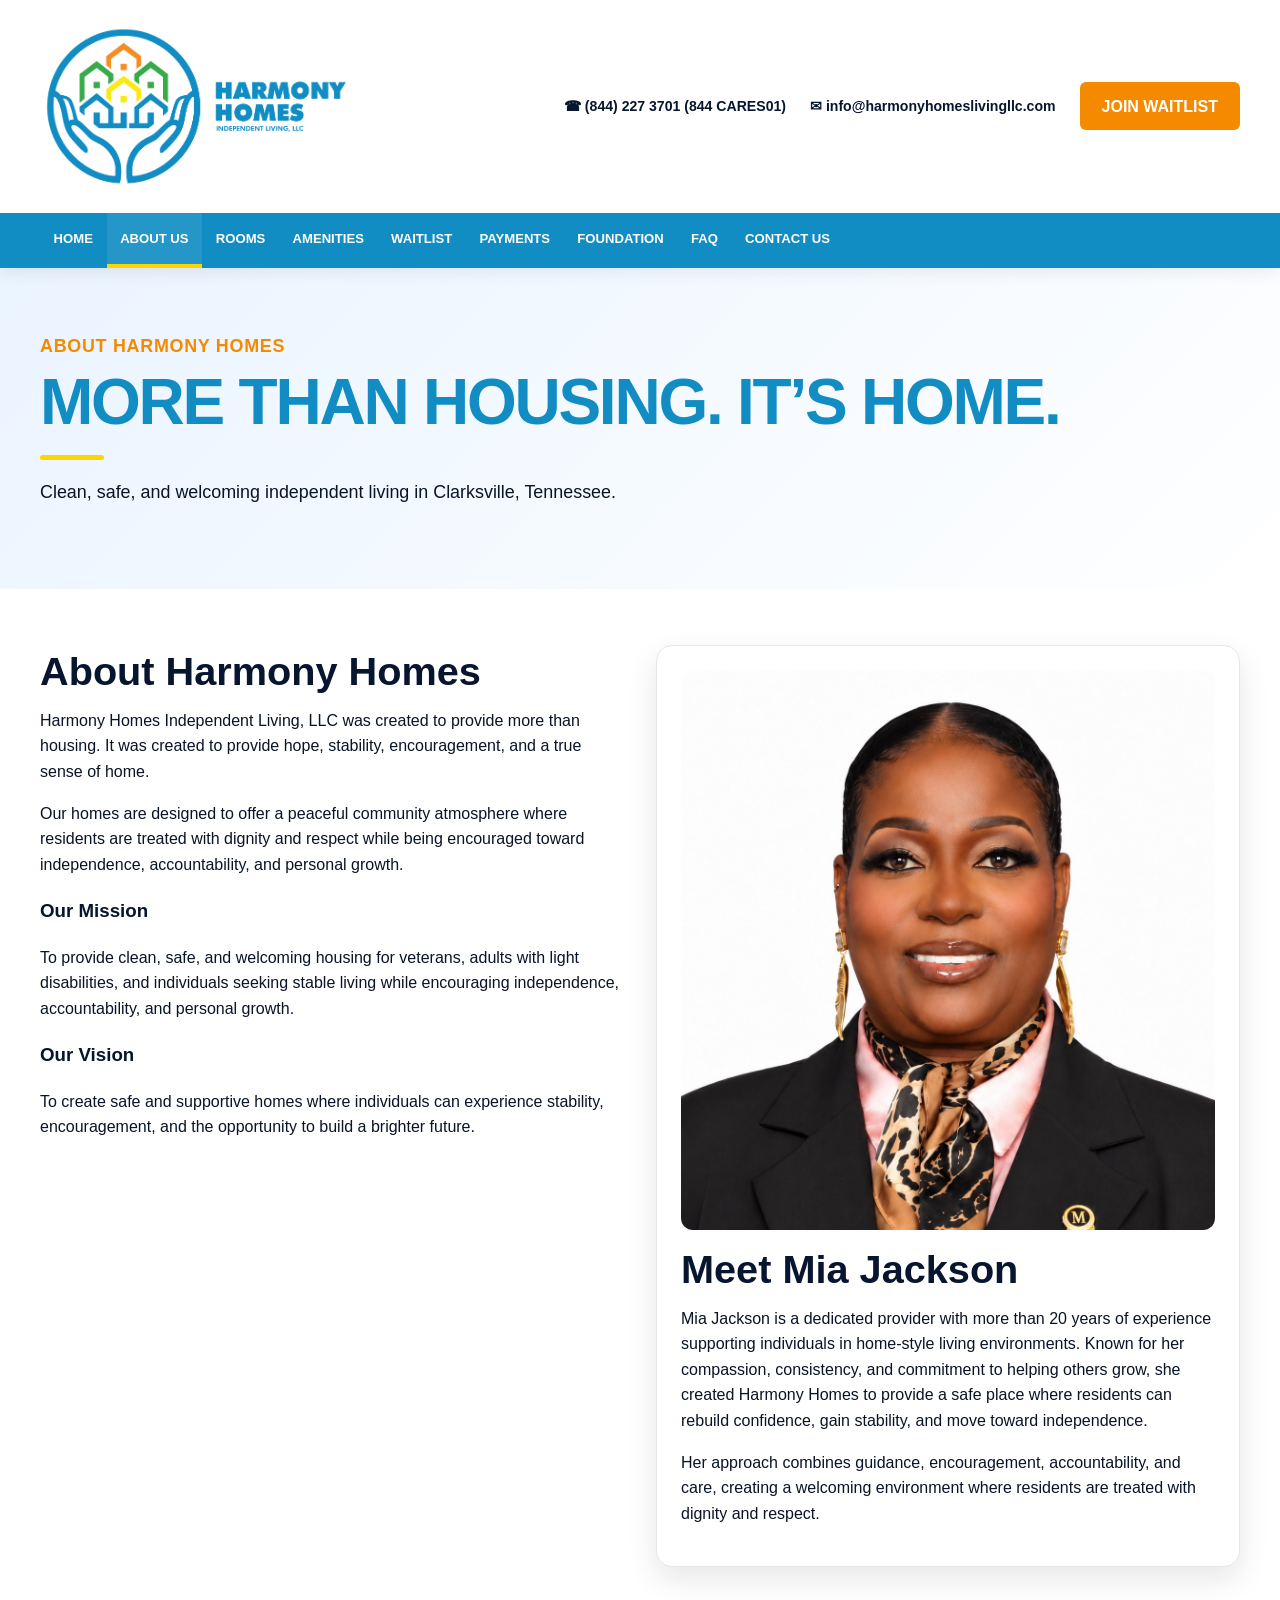
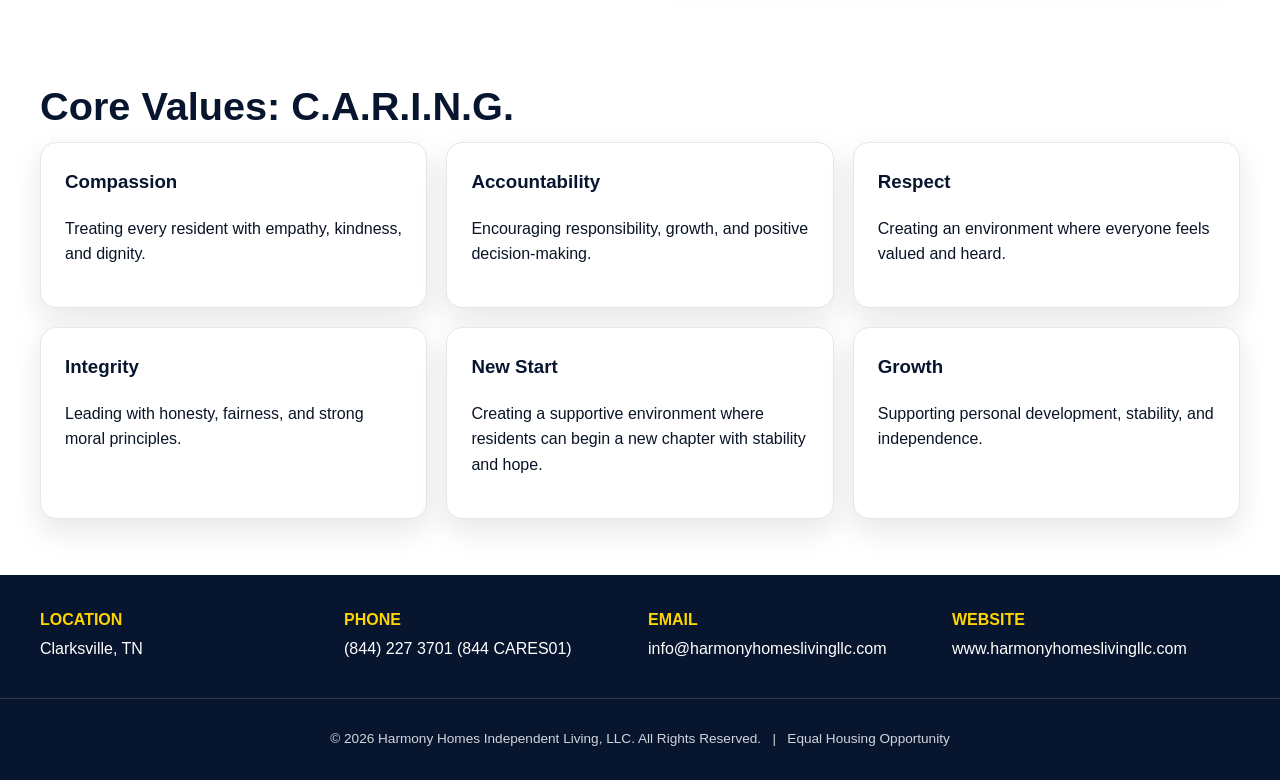
==== commit aa609e74: "Remove dash punctuation from website copy" ====
--- a/harmony_homes_site/about.html
+++ b/harmony_homes_site/about.html
@@ -17,7 +17,7 @@
         <img src="assets/main-logo.png" alt="Harmony Homes Independent Living, LLC" class="logo" />
       </a>
       <div class="header-actions">
-        <a href="tel:+18442273701" class="header-contact">☎ 844-227-3701 (844-CARES01)</a>
+        <a href="tel:+18442273701" class="header-contact">☎ (844) 227 3701 (844 CARES01)</a>
         <a href="mailto:info@harmonyhomeslivingllc.com" class="header-contact">✉ info@harmonyhomeslivingllc.com</a>
         <a href="apply.html" class="btn btn-orange">Join Waitlist</a>
       </div>
@@ -51,7 +51,7 @@
 <section class="content container two-col">
   <div>
     <h2>About Harmony Homes</h2>
-    <p>Harmony Homes Independent Living, LLC was created to provide more than housing — it was created to provide hope, stability, encouragement, and a true sense of home.</p>
+    <p>Harmony Homes Independent Living, LLC was created to provide more than housing. It was created to provide hope, stability, encouragement, and a true sense of home.</p>
     <p>Our homes are designed to offer a peaceful community atmosphere where residents are treated with dignity and respect while being encouraged toward independence, accountability, and personal growth.</p>
     <h3>Our Mission</h3>
     <p>To provide clean, safe, and welcoming housing for veterans, adults with light disabilities, and individuals seeking stable living while encouraging independence, accountability, and personal growth.</p>
@@ -62,12 +62,12 @@
     <img class="founder-photo" src="assets/mia-jackson-headshot.jpg" alt="Mia Jackson, founder of Harmony Homes Independent Living, LLC" />
     <h2>Meet Mia Jackson</h2>
     <p>Mia Jackson is a dedicated provider with more than 20 years of experience supporting individuals in home-style living environments. Known for her compassion, consistency, and commitment to helping others grow, she created Harmony Homes to provide a safe place where residents can rebuild confidence, gain stability, and move toward independence.</p>
-    <p>Her approach combines guidance, encouragement, accountability, and care — creating a welcoming environment where residents are treated with dignity and respect.</p>
+    <p>Her approach combines guidance, encouragement, accountability, and care, creating a welcoming environment where residents are treated with dignity and respect.</p>
   </div>
 </section>
 
 <section class="content container">
-  <h2>Core Values — C.A.R.I.N.G.</h2>
+  <h2>Core Values: C.A.R.I.N.G.</h2>
   <div class="grid-3">
     <article class="card"><h3>Compassion</h3><p>Treating every resident with empathy, kindness, and dignity.</p></article>
     <article class="card"><h3>Accountability</h3><p>Encouraging responsibility, growth, and positive decision-making.</p></article>
@@ -88,7 +88,7 @@
       </div>
       <div>
         <strong>Phone</strong>
-        <p><a href="tel:+18442273701">844-227-3701 (844-CARES01)</a></p>
+        <p><a href="tel:+18442273701">(844) 227 3701 (844 CARES01)</a></p>
       </div>
       <div>
         <strong>Email</strong>
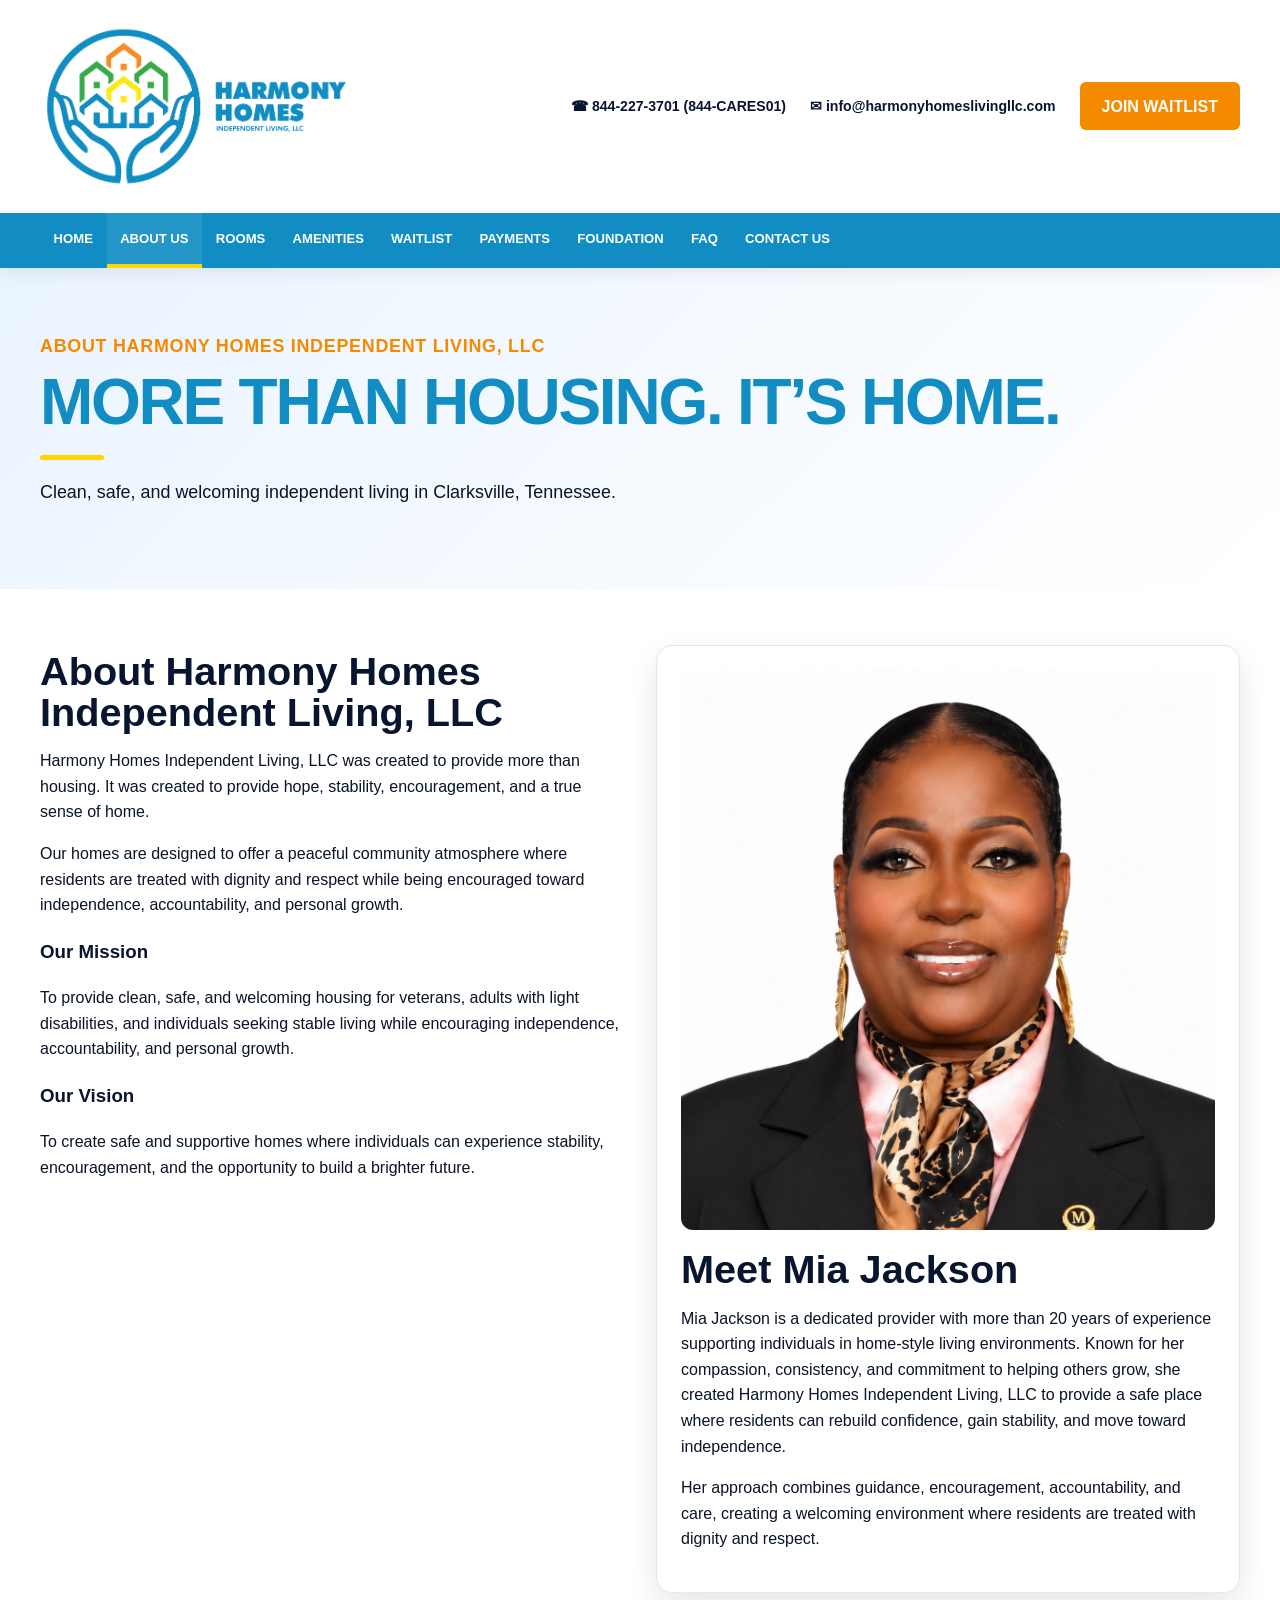
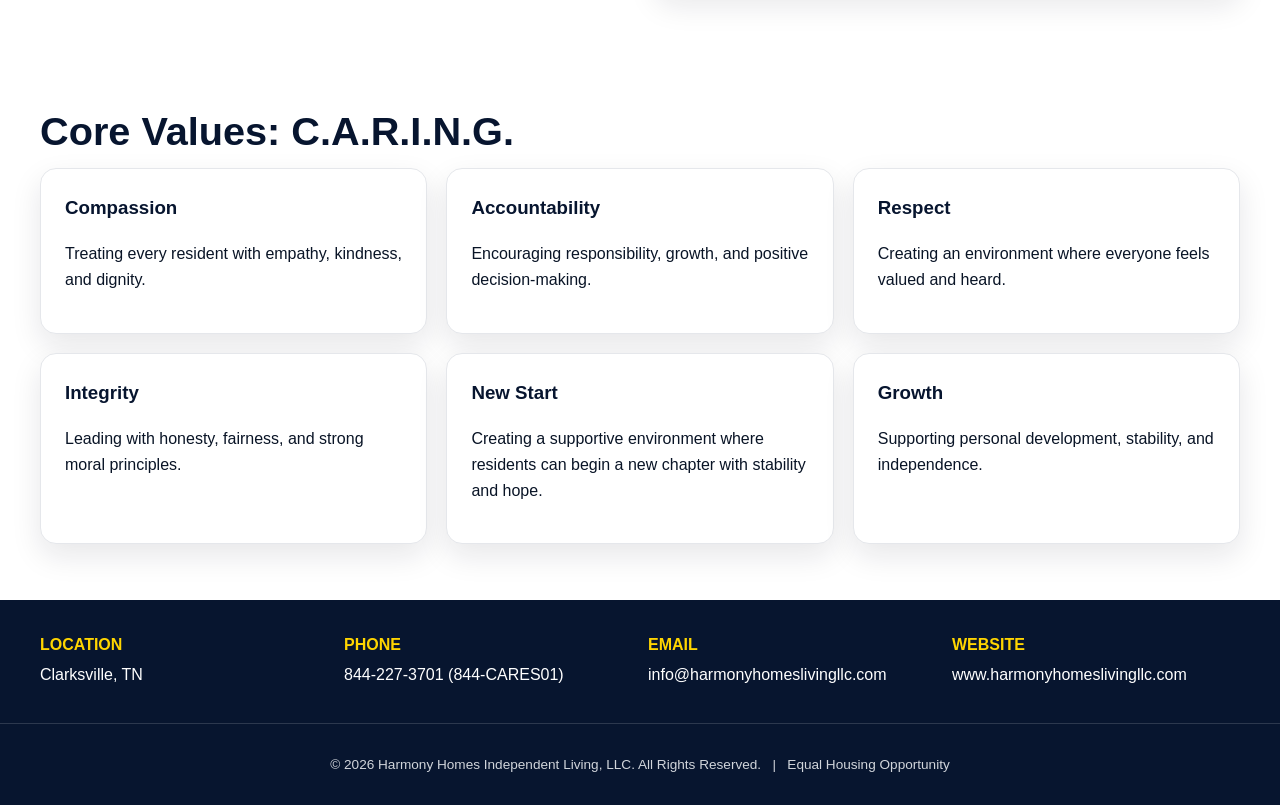
==== commit 2e5bb9ea: "Expand brand name and restore phone formatting" ====
--- a/harmony_homes_site/about.html
+++ b/harmony_homes_site/about.html
@@ -13,11 +13,11 @@
 
   <header class="site-header">
     <div class="topbar container">
-      <a class="logo-wrap" href="index.html" aria-label="Harmony Homes home">
+      <a class="logo-wrap" href="index.html" aria-label="Harmony Homes Independent Living, LLC home">
         <img src="assets/main-logo.png" alt="Harmony Homes Independent Living, LLC" class="logo" />
       </a>
       <div class="header-actions">
-        <a href="tel:+18442273701" class="header-contact">☎ (844) 227 3701 (844 CARES01)</a>
+        <a href="tel:+18442273701" class="header-contact">☎ 844-227-3701 (844-CARES01)</a>
         <a href="mailto:info@harmonyhomeslivingllc.com" class="header-contact">✉ info@harmonyhomeslivingllc.com</a>
         <a href="apply.html" class="btn btn-orange">Join Waitlist</a>
       </div>
@@ -42,7 +42,7 @@
     
 <section class="page-hero small">
   <div class="container">
-    <p class="eyebrow">About Harmony Homes</p>
+    <p class="eyebrow">About Harmony Homes Independent Living, LLC</p>
     <h1>More Than Housing. It’s Home.</h1>
     <p>Clean, safe, and welcoming independent living in Clarksville, Tennessee.</p>
   </div>
@@ -50,7 +50,7 @@
 
 <section class="content container two-col">
   <div>
-    <h2>About Harmony Homes</h2>
+    <h2>About Harmony Homes Independent Living, LLC</h2>
     <p>Harmony Homes Independent Living, LLC was created to provide more than housing. It was created to provide hope, stability, encouragement, and a true sense of home.</p>
     <p>Our homes are designed to offer a peaceful community atmosphere where residents are treated with dignity and respect while being encouraged toward independence, accountability, and personal growth.</p>
     <h3>Our Mission</h3>
@@ -61,7 +61,7 @@
   <div class="card founder-card">
     <img class="founder-photo" src="assets/mia-jackson-headshot.jpg" alt="Mia Jackson, founder of Harmony Homes Independent Living, LLC" />
     <h2>Meet Mia Jackson</h2>
-    <p>Mia Jackson is a dedicated provider with more than 20 years of experience supporting individuals in home-style living environments. Known for her compassion, consistency, and commitment to helping others grow, she created Harmony Homes to provide a safe place where residents can rebuild confidence, gain stability, and move toward independence.</p>
+    <p>Mia Jackson is a dedicated provider with more than 20 years of experience supporting individuals in home-style living environments. Known for her compassion, consistency, and commitment to helping others grow, she created Harmony Homes Independent Living, LLC to provide a safe place where residents can rebuild confidence, gain stability, and move toward independence.</p>
     <p>Her approach combines guidance, encouragement, accountability, and care, creating a welcoming environment where residents are treated with dignity and respect.</p>
   </div>
 </section>
@@ -88,7 +88,7 @@
       </div>
       <div>
         <strong>Phone</strong>
-        <p><a href="tel:+18442273701">(844) 227 3701 (844 CARES01)</a></p>
+        <p><a href="tel:+18442273701">844-227-3701 (844-CARES01)</a></p>
       </div>
       <div>
         <strong>Email</strong>
